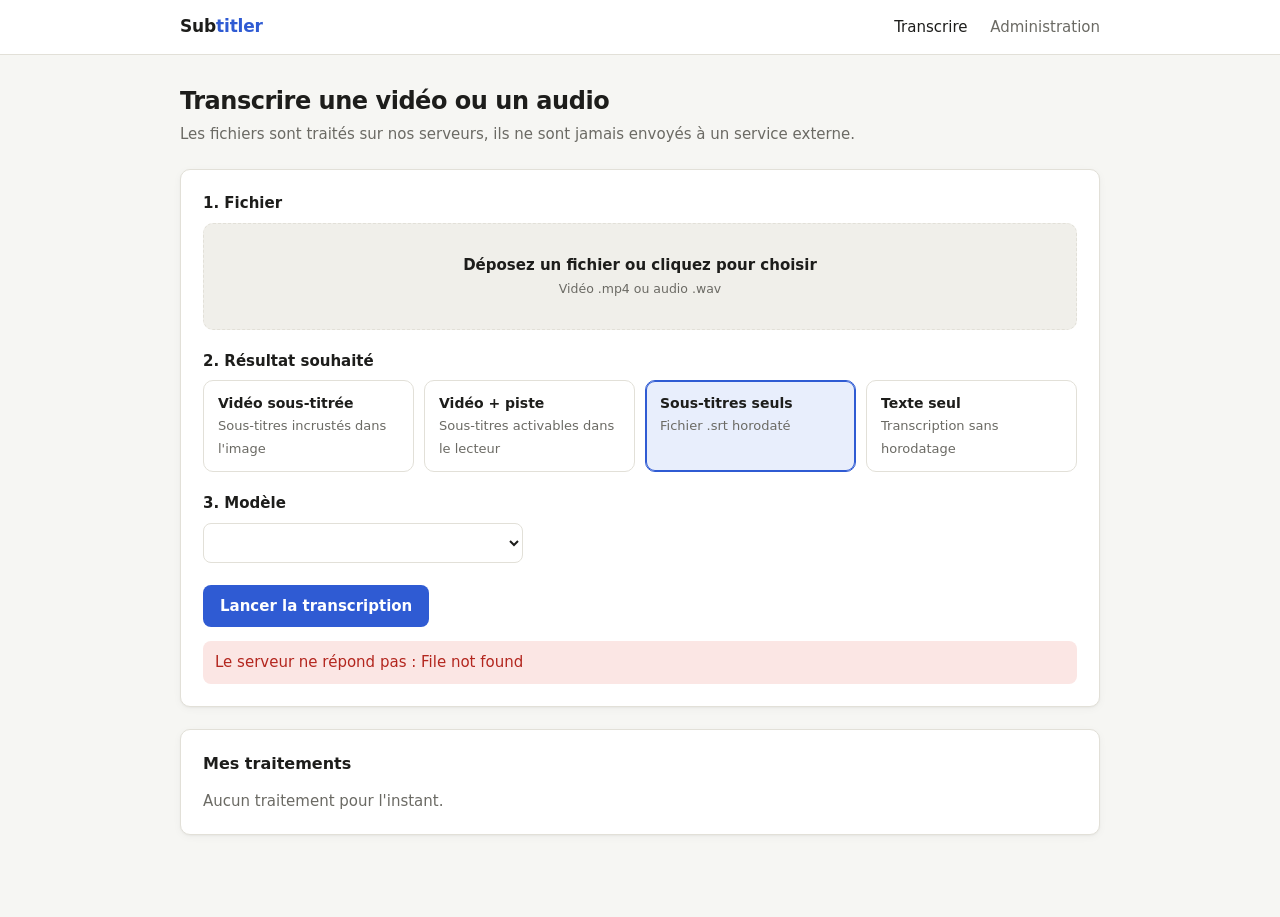
==== Projet/subtitler/web/index.html @ 9208335e "projet dans un dossier adapté pour pas melanger les cours et le projet fil rouge" ====
<!doctype html>
<html lang="fr">
<head>
  <meta charset="utf-8">
  <meta name="viewport" content="width=device-width, initial-scale=1">
  <title>Subtitler</title>
  <link rel="stylesheet" href="style.css">
</head>
<body>
  <header>
    <div class="bar">
      <div class="brand">Sub<span>titler</span></div>
      <nav>
        <a href="index.html" aria-current="page">Transcrire</a>
        <a href="admin.html">Administration</a>
      </nav>
    </div>
  </header>

  <main>
    <h1>Transcrire une vidéo ou un audio</h1>
    <p class="lead">Les fichiers sont traités sur nos serveurs, ils ne sont jamais envoyés à un service externe.</p>

    <form id="upload-form" class="card">
      <span class="label">1. Fichier</span>
      <label class="drop" id="drop">
        <input type="file" id="file" name="file" accept=".mp4,.wav,video/mp4,audio/wav" required>
        <strong id="drop-title">Déposez un fichier ou cliquez pour choisir</strong>
        <small id="drop-hint">Vidéo .mp4 ou audio .wav</small>
      </label>

      <span class="label">2. Résultat souhaité</span>
      <div class="outputs" id="outputs">
        <label class="output">
          <input type="radio" name="output_kind" value="video_embedded" data-video-only>
          <b>Vidéo sous-titrée</b>
          <small>Sous-titres incrustés dans l'image</small>
        </label>
        <label class="output">
          <input type="radio" name="output_kind" value="video_track" data-video-only>
          <b>Vidéo + piste</b>
          <small>Sous-titres activables dans le lecteur</small>
        </label>
        <label class="output">
          <input type="radio" name="output_kind" value="subtitles" checked>
          <b>Sous-titres seuls</b>
          <small>Fichier .srt horodaté</small>
        </label>
        <label class="output">
          <input type="radio" name="output_kind" value="text">
          <b>Texte seul</b>
          <small>Transcription sans horodatage</small>
        </label>
      </div>

      <label class="label" for="model">3. Modèle</label>
      <select id="model" name="model"></select>

      <div class="actions">
        <button type="submit" id="submit">Lancer la transcription</button>
        <div class="progress" id="progress" hidden><div></div></div>
      </div>
      <p class="message" id="message" hidden></p>
    </form>

    <section class="card">
      <h2>Mes traitements</h2>
      <p class="empty" id="empty">Aucun traitement pour l'instant.</p>
      <ul class="jobs" id="jobs"></ul>
    </section>
  </main>

  <template id="job-template">
    <li class="job">
      <div class="job-head">
        <div>
          <div class="job-name"></div>
          <div class="job-meta"></div>
        </div>
        <span class="badge"></span>
        <div class="job-actions">
          <button type="button" class="btn-ghost preview-btn" hidden>Aperçu</button>
          <a class="btn btn-ghost download-btn" hidden>Télécharger</a>
        </div>
      </div>
      <div class="job-error" hidden></div>
      <div class="preview" hidden></div>
    </li>
  </template>

  <script src="common.js"></script>
  <script src="app.js"></script>
</body>
</html>
---- Projet/subtitler/web/style.css ----
:root {
  --bg: #f6f6f3;
  --surface: #ffffff;
  --surface-2: #f0efea;
  --border: #e2e0d8;
  --text: #1d1d1b;
  --muted: #6b6a64;
  --accent: #2f5bd3;
  --accent-text: #ffffff;
  --accent-soft: #e8eefc;
  --ok: #1f7a4d;
  --ok-soft: #e3f3ea;
  --warn: #9a6500;
  --warn-soft: #fbf0d9;
  --err: #b3261e;
  --err-soft: #fbe6e4;
  --radius: 10px;
  --shadow: 0 1px 2px rgb(0 0 0 / 0.04), 0 2px 8px rgb(0 0 0 / 0.04);
  color-scheme: light;
}

@media (prefers-color-scheme: dark) {
  :root {
    --bg: #161615;
    --surface: #1f1f1d;
    --surface-2: #2a2a27;
    --border: #363632;
    --text: #ecebe6;
    --muted: #a3a29b;
    --accent: #7c9cf5;
    --accent-text: #10172b;
    --accent-soft: #24304f;
    --ok: #6fcf9a;
    --ok-soft: #1d3428;
    --warn: #e8b85a;
    --warn-soft: #3a2f17;
    --err: #f08a80;
    --err-soft: #3d1f1c;
    --shadow: none;
    color-scheme: dark;
  }
}

* { box-sizing: border-box; }
[hidden] { display: none !important; }

body {
  margin: 0;
  background: var(--bg);
  color: var(--text);
  font: 15px/1.5 system-ui, -apple-system, "Segoe UI", Roboto, sans-serif;
}

header {
  border-bottom: 1px solid var(--border);
  background: var(--surface);
}

.bar {
  max-width: 960px;
  margin: 0 auto;
  padding: 14px 20px;
  display: flex;
  align-items: center;
  justify-content: space-between;
  gap: 16px;
}

.brand { font-weight: 650; font-size: 17px; letter-spacing: -0.01em; }
.brand span { color: var(--accent); }

nav a {
  color: var(--muted);
  text-decoration: none;
  margin-left: 18px;
}
nav a[aria-current="page"], nav a:hover { color: var(--text); }

main {
  max-width: 960px;
  margin: 0 auto;
  padding: 28px 20px 60px;
}

h1 { font-size: 24px; margin: 0 0 4px; letter-spacing: -0.02em; }
h2 { font-size: 16px; margin: 0 0 14px; }
.lead { color: var(--muted); margin: 0 0 24px; }

.card {
  background: var(--surface);
  border: 1px solid var(--border);
  border-radius: var(--radius);
  box-shadow: var(--shadow);
  padding: 22px;
  margin-bottom: 22px;
}

.label { display: block; font-weight: 600; margin: 20px 0 8px; }
.label:first-child { margin-top: 0; }

/* Zone de dépôt */
.drop {
  display: flex;
  flex-direction: column;
  align-items: center;
  gap: 4px;
  padding: 30px 16px;
  border: 1.5px dashed var(--border);
  border-radius: var(--radius);
  background: var(--surface-2);
  text-align: center;
  cursor: pointer;
  transition: border-color 0.15s, background 0.15s;
}
.drop:hover, .drop.over { border-color: var(--accent); background: var(--accent-soft); }
.drop input { position: absolute; width: 1px; height: 1px; opacity: 0; }
.drop strong { font-size: 15px; }
.drop small { color: var(--muted); }
.drop.has-file strong { color: var(--accent); }

/* Choix du résultat */
.outputs {
  display: grid;
  grid-template-columns: repeat(auto-fit, minmax(190px, 1fr));
  gap: 10px;
}
.output {
  position: relative;
  display: block;
  padding: 12px 14px;
  border: 1px solid var(--border);
  border-radius: var(--radius);
  cursor: pointer;
}
.output input { position: absolute; opacity: 0; }
.output b { display: block; font-size: 14px; }
.output small { color: var(--muted); font-size: 13px; }
.output:has(input:checked) { border-color: var(--accent); background: var(--accent-soft); box-shadow: inset 0 0 0 1px var(--accent); }
.output:has(input:focus-visible) { outline: 2px solid var(--accent); outline-offset: 2px; }
.output:has(input:disabled) { opacity: 0.45; cursor: not-allowed; }

select {
  width: 100%;
  max-width: 320px;
  padding: 9px 10px;
  border: 1px solid var(--border);
  border-radius: 8px;
  background: var(--surface);
  color: var(--text);
  font: inherit;
}

.actions { display: flex; align-items: center; gap: 14px; margin-top: 22px; flex-wrap: wrap; }

button, .btn {
  display: inline-flex;
  align-items: center;
  gap: 6px;
  padding: 9px 16px;
  border: 1px solid transparent;
  border-radius: 8px;
  background: var(--accent);
  color: var(--accent-text);
  font: inherit;
  font-weight: 600;
  text-decoration: none;
  cursor: pointer;
}
button:disabled { opacity: 0.5; cursor: not-allowed; }
.btn-ghost {
  background: transparent;
  border-color: var(--border);
  color: var(--text);
  font-weight: 500;
  padding: 6px 12px;
}
.btn-ghost:hover { background: var(--surface-2); }

.progress {
  flex: 1;
  min-width: 140px;
  height: 6px;
  border-radius: 3px;
  background: var(--surface-2);
  overflow: hidden;
}
.progress div { height: 100%; width: 0; background: var(--accent); transition: width 0.2s; }

.message { margin: 14px 0 0; padding: 10px 12px; border-radius: 8px; background: var(--err-soft); color: var(--err); }

/* Liste des traitements */
.jobs { list-style: none; margin: 0; padding: 0; }
.job { padding: 14px 0; border-top: 1px solid var(--border); }
.job:first-child { border-top: 0; padding-top: 0; }
.job-head { display: flex; align-items: center; gap: 12px; flex-wrap: wrap; }
.job-name { font-weight: 600; overflow-wrap: anywhere; }
.job-meta { color: var(--muted); font-size: 13px; }
.job-actions { margin-left: auto; display: flex; gap: 8px; }
.job-error { color: var(--err); font-size: 13px; margin-top: 6px; }
.empty { color: var(--muted); margin: 0; }

.badge {
  display: inline-block;
  padding: 2px 9px;
  border-radius: 999px;
  font-size: 12px;
  font-weight: 600;
  white-space: nowrap;
}
.badge.pending { background: var(--surface-2); color: var(--muted); }
.badge.running { background: var(--warn-soft); color: var(--warn); }
.badge.done { background: var(--ok-soft); color: var(--ok); }
.badge.failed { background: var(--err-soft); color: var(--err); }

.preview { margin-top: 12px; }
.preview video { width: 100%; max-height: 480px; border-radius: 8px; background: #000; }
.preview pre {
  margin: 0;
  max-height: 340px;
  overflow: auto;
  padding: 14px;
  border-radius: 8px;
  background: var(--surface-2);
  font: 13px/1.55 ui-monospace, "Cascadia Code", Consolas, monospace;
  white-space: pre-wrap;
}

/* Administration */
.stats {
  display: grid;
  grid-template-columns: repeat(auto-fit, minmax(160px, 1fr));
  gap: 12px;
  margin-bottom: 22px;
}
.stat {
  background: var(--surface);
  border: 1px solid var(--border);
  border-radius: var(--radius);
  padding: 14px 16px;
}
.stat small { color: var(--muted); display: block; }
.stat b { font-size: 26px; font-variant-numeric: tabular-nums; letter-spacing: -0.02em; }
.stat.err b { color: var(--err); }

.table-wrap { overflow-x: auto; }
table { width: 100%; border-collapse: collapse; font-size: 14px; }
th, td { text-align: left; padding: 9px 10px; border-bottom: 1px solid var(--border); vertical-align: top; }
th { color: var(--muted); font-weight: 600; font-size: 13px; }
td.num, th.num { text-align: right; font-variant-numeric: tabular-nums; }
tr:last-child td { border-bottom: 0; }
td.text { max-width: 320px; color: var(--muted); }
td.text details summary { cursor: pointer; overflow: hidden; text-overflow: ellipsis; white-space: nowrap; }
td.text details[open] summary { white-space: normal; }
.updated { color: var(--muted); font-size: 13px; }
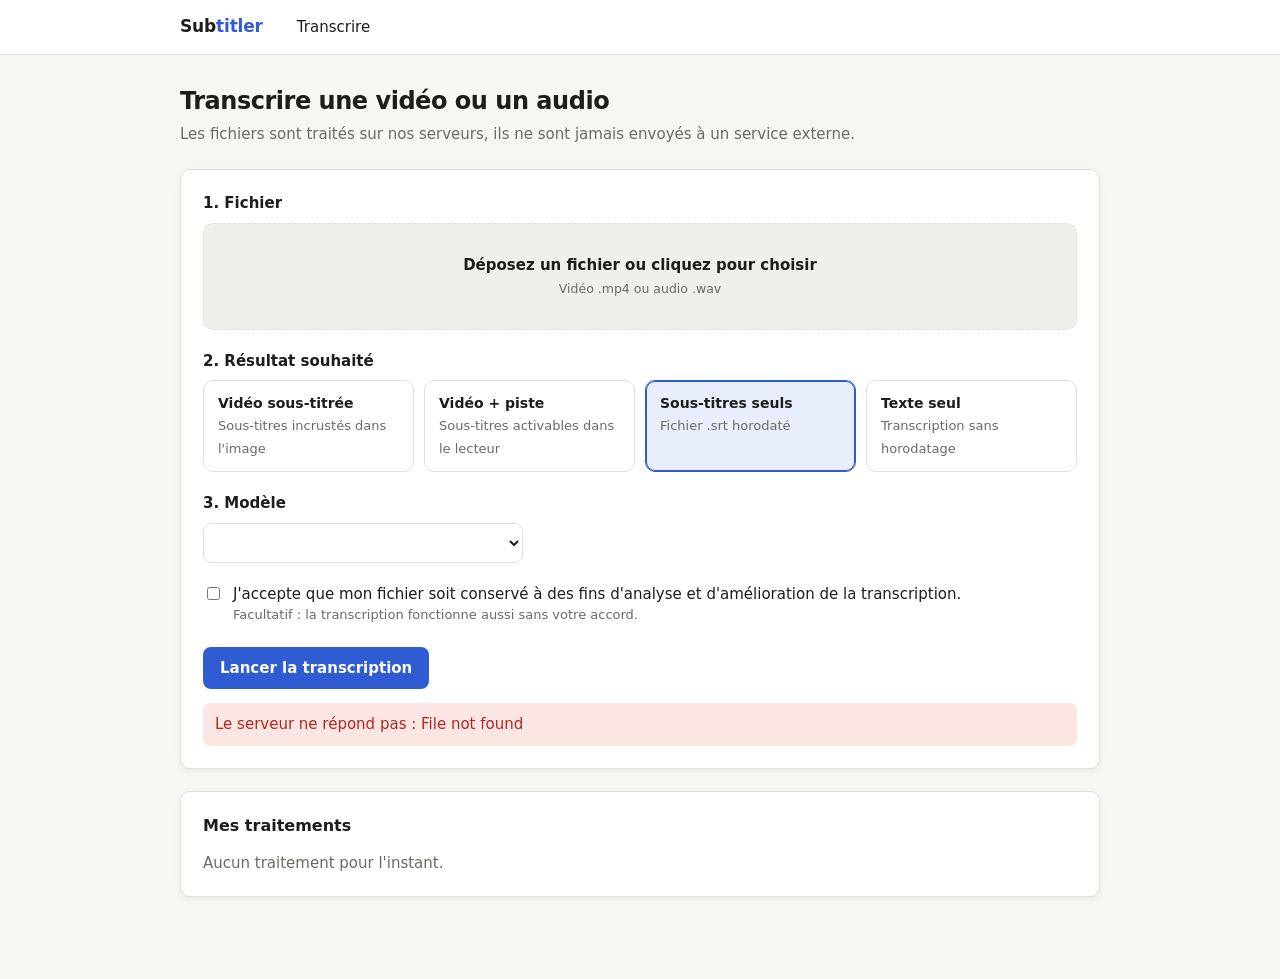
==== commit 6aa58a2e: "compte utilisateur + bouton consentement save vidéo + bouton supp histo + bouton annule + demande en" ====
--- a/Projet/subtitler/web/index.html
+++ b/Projet/subtitler/web/index.html
@@ -12,8 +12,12 @@
       <div class="brand">Sub<span>titler</span></div>
       <nav>
         <a href="index.html" aria-current="page">Transcrire</a>
-        <a href="admin.html">Administration</a>
+        <a href="admin.html" id="admin-link" hidden>Administration</a>
       </nav>
+      <div class="account" id="account" hidden>
+        <span id="account-name"></span>
+        <button type="button" class="btn-ghost" id="logout">Se déconnecter</button>
+      </div>
     </div>
   </header>
 
@@ -56,6 +60,14 @@
       <label class="label" for="model">3. Modèle</label>
       <select id="model" name="model"></select>
 
+      <label class="consent">
+        <input type="checkbox" name="consent" value="true">
+        <span>
+          J'accepte que mon fichier soit conservé à des fins d'analyse et d'amélioration de la transcription.
+          <small>Facultatif : la transcription fonctionne aussi sans votre accord.</small>
+        </span>
+      </label>
+
       <div class="actions">
         <button type="submit" id="submit">Lancer la transcription</button>
         <div class="progress" id="progress" hidden><div></div></div>
@@ -64,9 +76,26 @@
     </form>
 
     <section class="card">
-      <h2>Mes traitements</h2>
+      <div class="section-head">
+        <h2>Mes traitements</h2>
+        <div class="history-tools" id="history-tools" hidden>
+          <label for="page-size">Afficher</label>
+          <select id="page-size">
+            <option value="5" selected>5</option>
+            <option value="10">10</option>
+            <option value="50">50</option>
+            <option value="100">100</option>
+          </select>
+          <button type="button" class="btn-ghost" id="clear-all">Tout supprimer</button>
+        </div>
+      </div>
       <p class="empty" id="empty">Aucun traitement pour l'instant.</p>
       <ul class="jobs" id="jobs"></ul>
+      <div class="pager" id="pager" hidden>
+        <button type="button" class="btn-ghost" id="prev-page">← Précédent</button>
+        <span id="page-info"></span>
+        <button type="button" class="btn-ghost" id="next-page">Suivant →</button>
+      </div>
     </section>
   </main>
 
@@ -79,8 +108,10 @@
         </div>
         <span class="badge"></span>
         <div class="job-actions">
+          <button type="button" class="btn-ghost cancel-btn" hidden>Annuler</button>
           <button type="button" class="btn-ghost preview-btn" hidden>Aperçu</button>
           <a class="btn btn-ghost download-btn" hidden>Télécharger</a>
+          <button type="button" class="btn-ghost delete-btn" title="Retirer de mon historique">Supprimer</button>
         </div>
       </div>
       <div class="job-error" hidden></div>
--- a/Projet/subtitler/web/style.css
+++ b/Projet/subtitler/web/style.css
@@ -75,6 +75,24 @@
   margin-left: 18px;
 }
 nav a[aria-current="page"], nav a:hover { color: var(--text); }
+nav { margin-right: auto; }
+
+.account { display: flex; align-items: center; gap: 10px; color: var(--muted); font-size: 14px; }
+.account span { color: var(--text); font-weight: 600; }
+
+/* Connexion */
+.login { max-width: 400px; margin: 40px auto 0; }
+.login input[type="text"], .login input[type="password"] {
+  width: 100%;
+  padding: 9px 10px;
+  border: 1px solid var(--border);
+  border-radius: 8px;
+  background: var(--surface);
+  color: var(--text);
+  font: inherit;
+}
+.login .switch { margin: 16px 0 0; color: var(--muted); font-size: 14px; }
+.login .switch button { padding: 0; border: 0; background: none; color: var(--accent); font-weight: 600; }
 
 main {
   max-width: 960px;
@@ -198,6 +216,17 @@
 .job-actions { margin-left: auto; display: flex; gap: 8px; }
 .job-error { color: var(--err); font-size: 13px; margin-top: 6px; }
 .empty { color: var(--muted); margin: 0; }
+.section-head { display: flex; align-items: center; justify-content: space-between; gap: 12px; margin-bottom: 14px; }
+.section-head h2 { margin: 0; }
+.history-tools { display: flex; align-items: center; gap: 8px; color: var(--muted); font-size: 14px; }
+.history-tools select { width: auto; padding: 5px 8px; }
+
+.pager { display: flex; align-items: center; justify-content: center; gap: 14px; margin-top: 16px; padding-top: 14px; border-top: 1px solid var(--border); }
+.pager span { color: var(--muted); font-size: 14px; font-variant-numeric: tabular-nums; }
+
+.consent { display: flex; gap: 10px; align-items: flex-start; margin-top: 20px; cursor: pointer; }
+.consent input { margin-top: 4px; accent-color: var(--accent); }
+.consent small { display: block; color: var(--muted); font-size: 13px; }
 
 .badge {
   display: inline-block;
@@ -211,6 +240,7 @@
 .badge.running { background: var(--warn-soft); color: var(--warn); }
 .badge.done { background: var(--ok-soft); color: var(--ok); }
 .badge.failed { background: var(--err-soft); color: var(--err); }
+.badge.cancelled { background: var(--surface-2); color: var(--muted); text-decoration: line-through; }
 
 .preview { margin-top: 12px; }
 .preview video { width: 100%; max-height: 480px; border-radius: 8px; background: #000; }
@@ -252,3 +282,4 @@
 td.text details summary { cursor: pointer; overflow: hidden; text-overflow: ellipsis; white-space: nowrap; }
 td.text details[open] summary { white-space: normal; }
 .updated { color: var(--muted); font-size: 13px; }
+.hidden-note { display: block; color: var(--muted); font-size: 12px; margin-top: 4px; }
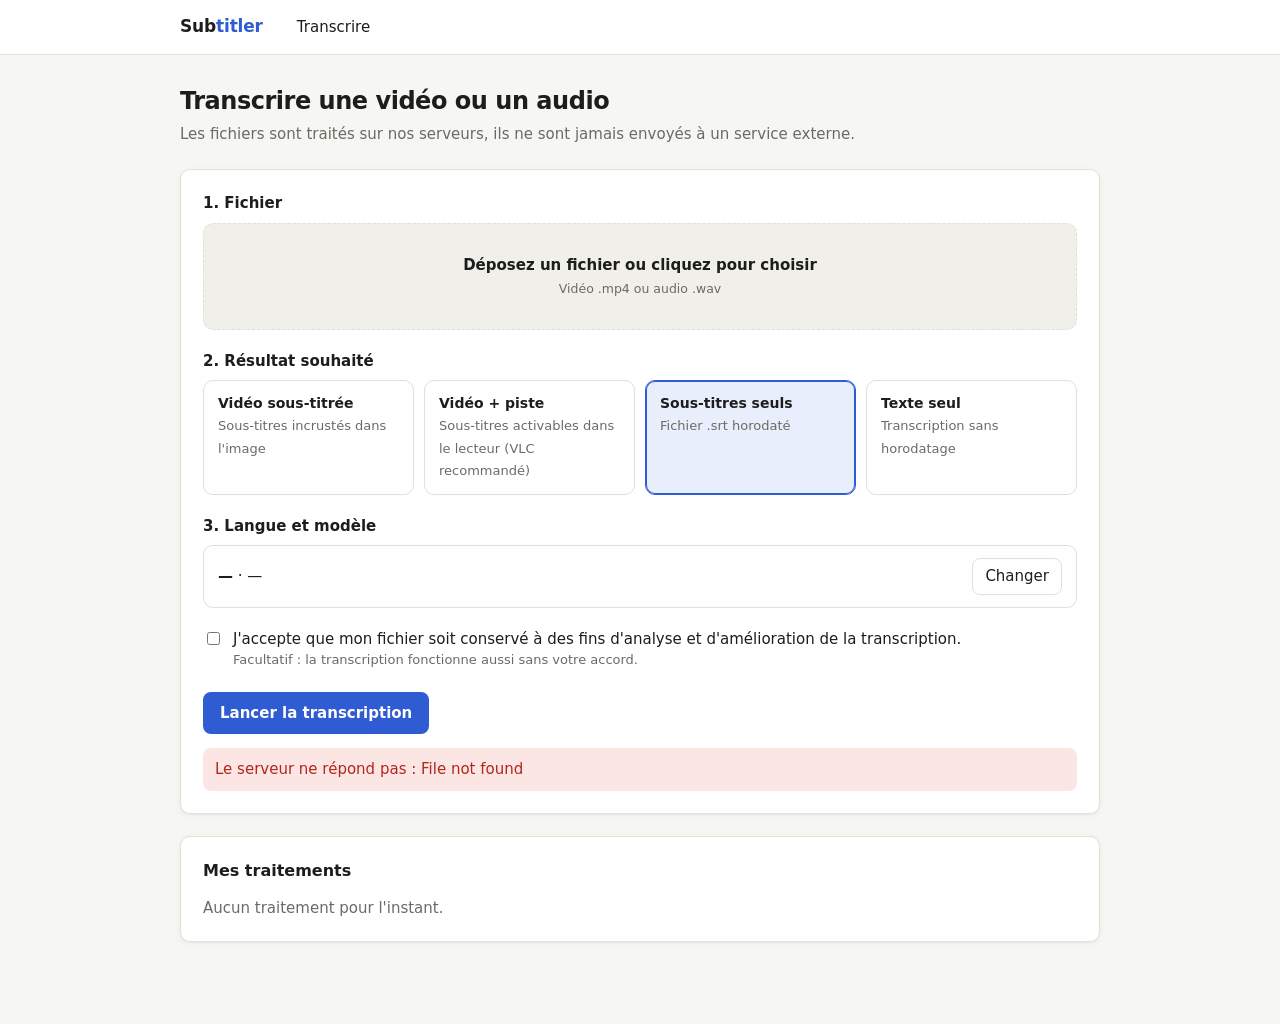
==== commit 0fba1bd2: "dockerisation" ====
--- a/Projet/subtitler/web/index.html
+++ b/Projet/subtitler/web/index.html
@@ -43,7 +43,7 @@
         <label class="output">
           <input type="radio" name="output_kind" value="video_track" data-video-only>
           <b>Vidéo + piste</b>
-          <small>Sous-titres activables dans le lecteur</small>
+          <small>Sous-titres activables dans le lecteur (VLC recommandé)</small>
         </label>
         <label class="output">
           <input type="radio" name="output_kind" value="subtitles" checked>
@@ -57,8 +57,16 @@
         </label>
       </div>
 
-      <label class="label" for="model">3. Modèle</label>
-      <select id="model" name="model"></select>
+      <span class="label">3. Langue et modèle</span>
+      <div class="model-summary">
+        <div>
+          <b id="summary-model">—</b> · <span id="summary-language">—</span>
+          <small id="summary-description"></small>
+        </div>
+        <button type="button" class="btn-ghost" id="open-model-dialog">Changer</button>
+      </div>
+      <input type="hidden" name="model" id="model">
+      <input type="hidden" name="language" id="language">
 
       <label class="consent">
         <input type="checkbox" name="consent" value="true">
@@ -99,6 +107,22 @@
     </section>
   </main>
 
+  <dialog class="dialog" id="model-dialog">
+    <form method="dialog">
+      <h2>Langue et modèle</h2>
+      <label class="label" for="dialog-language">Langue parlée dans le fichier</label>
+      <select id="dialog-language"></select>
+
+      <span class="label">Modèle</span>
+      <div class="outputs" id="dialog-models"></div>
+
+      <div class="actions">
+        <button type="submit" value="ok">Valider</button>
+        <button type="submit" value="cancel" class="btn-ghost">Annuler</button>
+      </div>
+    </form>
+  </dialog>
+
   <template id="job-template">
     <li class="job">
       <div class="job-head">
@@ -115,6 +139,12 @@
         </div>
       </div>
       <div class="job-error" hidden></div>
+      <p class="job-hint" hidden>
+        Pour voir les sous-titres du fichier téléchargé, ouvrez-le avec
+        <a href="https://www.videolan.org/vlc/" target="_blank" rel="noopener">VLC</a>
+        (gratuit), puis menu <b>Sous-titres → Piste de sous-titres</b> si elles ne s'affichent pas.
+        Le lecteur vidéo de Windows ou du navigateur peut ne pas les afficher.
+      </p>
       <div class="preview" hidden></div>
     </li>
   </template>
--- a/Projet/subtitler/web/style.css
+++ b/Projet/subtitler/web/style.css
@@ -206,6 +206,30 @@
 
 .message { margin: 14px 0 0; padding: 10px 12px; border-radius: 8px; background: var(--err-soft); color: var(--err); }
 
+/* Choix de la langue et du modèle */
+.model-summary {
+  display: flex;
+  align-items: center;
+  justify-content: space-between;
+  gap: 12px;
+  padding: 12px 14px;
+  border: 1px solid var(--border);
+  border-radius: var(--radius);
+}
+.model-summary small { display: block; color: var(--muted); font-size: 13px; }
+
+.dialog {
+  width: min(640px, calc(100% - 32px));
+  padding: 22px;
+  border: 1px solid var(--border);
+  border-radius: var(--radius);
+  background: var(--surface);
+  color: var(--text);
+}
+.dialog::backdrop { background: rgb(0 0 0 / 0.45); }
+.dialog h2 { margin-bottom: 4px; }
+.output .model-id { display: block; margin-top: 4px; font: 12px ui-monospace, Consolas, monospace; color: var(--muted); }
+
 /* Liste des traitements */
 .jobs { list-style: none; margin: 0; padding: 0; }
 .job { padding: 14px 0; border-top: 1px solid var(--border); }
@@ -215,6 +239,8 @@
 .job-meta { color: var(--muted); font-size: 13px; }
 .job-actions { margin-left: auto; display: flex; gap: 8px; }
 .job-error { color: var(--err); font-size: 13px; margin-top: 6px; }
+.job-hint { margin: 8px 0 0; padding: 8px 12px; border-radius: 8px; background: var(--accent-soft); color: var(--text); font-size: 13px; }
+.job-hint a { color: var(--accent); font-weight: 600; }
 .empty { color: var(--muted); margin: 0; }
 .section-head { display: flex; align-items: center; justify-content: space-between; gap: 12px; margin-bottom: 14px; }
 .section-head h2 { margin: 0; }
